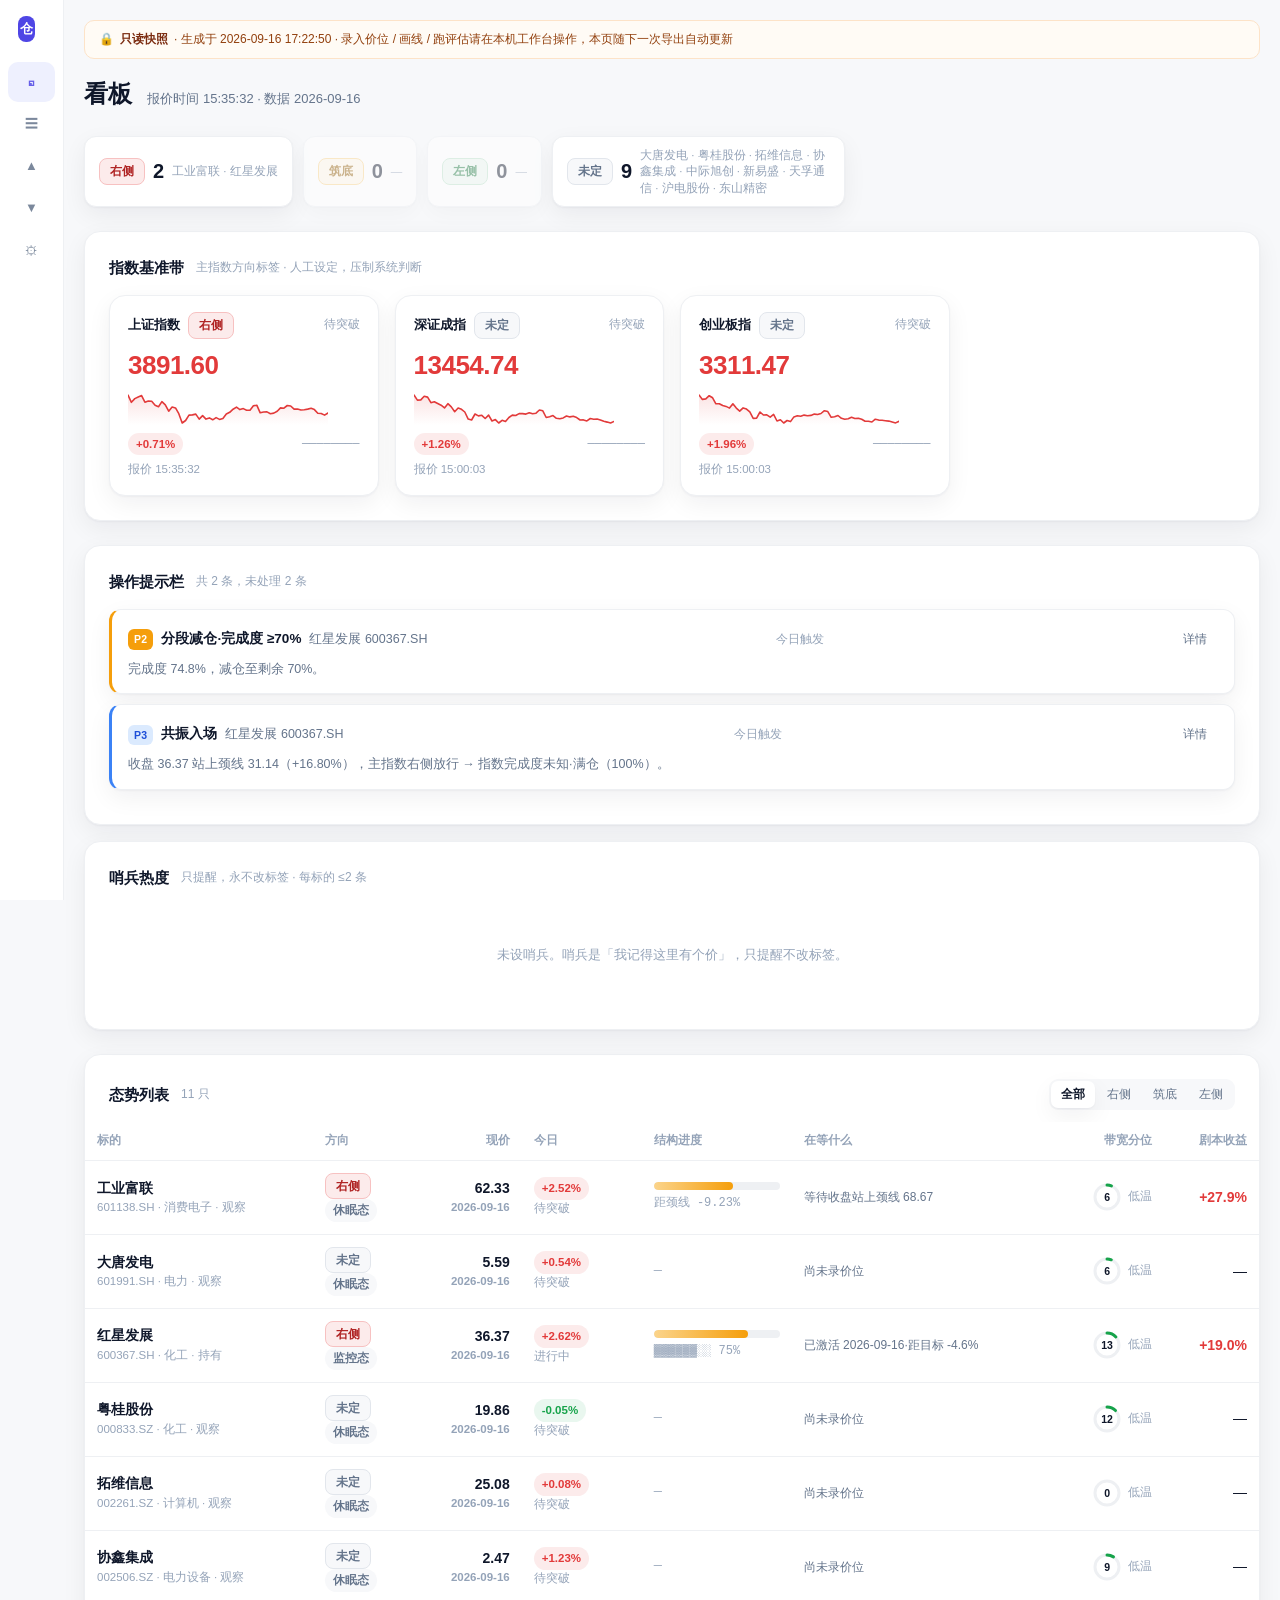
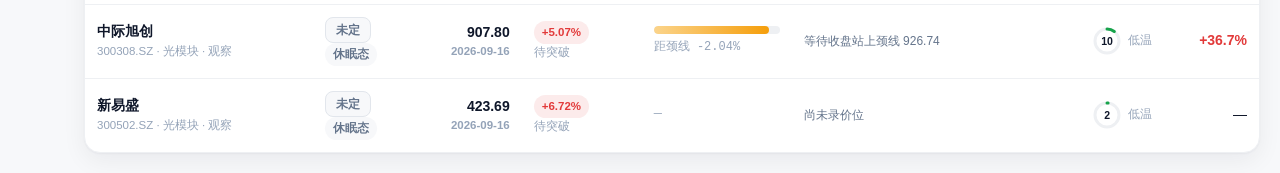
==== index.html @ c9be96ce "首次发布：仓位管家只读快照" ====
<!DOCTYPE html>
<html lang="zh-CN">
<head>
<meta charset="utf-8">
<meta name="viewport" content="width=device-width, initial-scale=1">
<title>看板 · 仓位管家</title>
<link rel="stylesheet" href="assets/app.css?v=20260916172250">
</head>
<body>
<div class="app">
  <aside class="side" id="side"></aside>
  <main class="main">

    <div class="page-h">
      <h1>看板</h1>
      <span class="sub" id="pgSub">行情判断由人做，系统只做数学比较与查表</span>
      <span class="right toolbar">
        <button class="btn sm" id="btnEval">跑一遍评估</button>
        <button class="btn sm primary" id="btnSync">同步日K</button>
      </span>
    </div>

    <!-- ① 大结构统计条 -->
    <div class="statbar" id="statbar" style="margin-bottom:24px"></div>

    <!-- ② 指数基准带 -->
    <div class="card" style="margin-bottom:24px">
      <div class="card-h">
        <h2>指数基准带</h2>
        <span class="sub">主指数方向标签 · 人工设定，压制系统判断</span>
      </div>
      <div class="idxrow" id="indexBand"></div>
    </div>

    <div class="grid2" style="margin-bottom:24px;align-items:start">
      <!-- ④ 操作提示栏 -->
      <div class="card" id="alertCard">
        <div class="card-h">
          <h2>操作提示栏</h2>
          <span class="sub" id="alertSub"></span>
          <span class="right"><button class="btn sm ghost" id="btnHandleAll">全部标记已处理</button></span>
        </div>
        <div id="alerts"></div>
      </div>

      <!-- ③ 哨兵热度面板 -->
      <div class="card">
        <div class="card-h">
          <h2>哨兵热度</h2>
          <span class="sub">只提醒，永不改标签 · 每标的 ≤2 条</span>
        </div>
        <div id="sentinels"></div>
      </div>
    </div>

    <!-- ⑤ 态势列表 -->
    <div class="card pad0">
      <div class="card-h" style="padding:24px 24px 0;margin-bottom:12px">
        <h2>态势列表</h2>
        <span class="sub" id="listSub"></span>
        <span class="right">
          <span class="seg" id="filterSeg">
            <button data-f="all" class="on">全部</button>
            <button data-f="right">右侧</button>
            <button data-f="base">筑底</button>
            <button data-f="left">左侧</button>
          </span>
        </span>
      </div>
      <div style="overflow:auto;max-height:70vh">
        <table class="tbl" id="tbl">
          <thead><tr>
            <th>标的</th><th>方向</th><th style="text-align:right">现价</th>
            <th style="width:120px">今日</th><th style="width:150px">结构进度</th>
            <th>在等什么</th><th style="text-align:right">带宽分位</th>
            <th style="text-align:right">剧本收益</th>
          </tr></thead>
          <tbody></tbody>
        </table>
      </div>
    </div>

  </main>
</div>

<script src="data/data.js?v=20260916172250"></script>
<script src="assets/app.js?v=20260916172250"></script>
<script>
let DATA = null, FILTER = "all";

function renderStat(s) {
  const conf = [
    ["right", "右侧", "已站上颈线，规则全开"],
    ["base",  "筑底", "标签压制：只留自动流转与哨兵"],
    ["left",  "左侧", "标签压制：只留自动流转与哨兵"],
    ["undecided", "未定", "未设定方向标签"],
  ];
  $("#statbar").innerHTML = conf.map(([k, cn, tip]) => {
    const arr = (s && s[k]) || [];
    return `<div class="it ${arr.length ? "" : "off"}" data-f="${k}" title="${tip}">
      <span class="lab ${k}">${cn}</span>
      <span class="n">${arr.length}</span>
      <span class="tiny" style="max-width:190px;line-height:1.4">${arr.length ? esc(arr.join(" · ")) : "—"}</span>
    </div>`;
  }).join("");
  $$("#statbar .it").forEach(el => el.onclick = () => {
    const f = el.dataset.f;
    FILTER = (FILTER === f) ? "all" : f;
    $$("#filterSeg button").forEach(b => b.classList.toggle("on", b.dataset.f === FILTER));
    renderTable();
  });
}

function renderIndex(list) {
  if (!list || !list.length) return $("#indexBand").innerHTML = emptyBox("未录入指数");
  $("#indexBand").innerHTML = list.map(x => `
    <div class="idx">
      <div class="top">
        <span class="nm">${esc(x.name)}</span>
        ${lab(x.label, x.code)}
        <span class="tiny" style="margin-left:auto">${esc(x.phase_cn || "")}</span>
      </div>
      <div class="px ${pctClass(x.pct_chg)}">${n(x.close, 2)}</div>
      <div class="spark">${sparkline(x.spark, 200, 34, (x.pct_chg || 0) >= 0)}</div>
      <div class="ft">${chip(x.pct_chg)}
        <span class="tiny mono" style="margin-left:auto">${esc(x.bar || "")}</span></div>
      ${x.quote_time ? `<div class="tiny" style="margin-top:6px">报价 ${esc(x.quote_time)}</div>` : ""}
    </div>`).join("");
}

function renderAlerts(alist) {
  const box = $("#alerts");
  if (!alist || !alist.length) {
    $("#alertSub").textContent = "今日无信号 —— 未触发就是未触发，不需要解释";
    return box.innerHTML = emptyBox("今日无信号");
  }
  const fresh = alist.filter(a => !a.handled);
  $("#alertSub").textContent = `共 ${alist.length} 条，未处理 ${fresh.length} 条`;
  const TIER = { 1: "今日触发", 2: "临门一脚", 3: "逼近中", 4: "有变化" };
  box.innerHTML = alist.map(a => `
    <div class="alert p${a.priority} ${a.handled ? "done" : ""}" data-id="${a.id}">
      <div class="h">${pri(a.priority)}<b>${esc(a.title)}</b>
        <span class="nm">${esc(a.name)} <span class="cd">${esc(a.code)}</span></span>
        <span class="tiny" style="margin-left:auto">${esc(TIER[a.tier] || "")}</span>
        <span class="act">
          <a class="btn sm ghost" href="detail.html?code=${encodeURIComponent(a.code)}">详情</a>
          ${a.handled ? "" : `<button class="btn sm ghost" data-h="${a.id}">已处理</button>`}
        </span>
      </div>
      ${a.detail ? `<div class="d">${esc(a.detail)}</div>` : ""}
    </div>`).join("");
  /* 写操作一律吞掉异常：post() 自己已给过 toast（快照模式下提示去本机操作），
     这里再抛出去只会变成 unhandledRejection。 */
  $$("#alerts [data-h]").forEach(b => b.onclick = async e => {
    e.stopPropagation();
    try { await post("/api/handle", { ids: [Number(b.dataset.h)] });
          toast("已标记处理"); load(); } catch (err) { }
  });
  $("#btnHandleAll").onclick = async () => {
    const ids = fresh.map(a => a.id);
    if (!ids.length) return toast("没有未处理信号");
    try { await post("/api/handle", { ids }); toast(`已处理 ${ids.length} 条`); load(); }
    catch (err) { }
  };
}

function renderSentinels(list) {
  const box = $("#sentinels");
  if (!list || !list.length) return box.innerHTML = emptyBox("未设哨兵。哨兵是「我记得这里有个价」，只提醒不改标签。");
  const HEAT = { face: ["up", "已贴上"], near: ["warn", "接近"], quiet: ["flat", "安静"] };
  box.innerHTML = `<table class="tbl mini"><thead><tr>
      <th>标的</th><th style="text-align:right">哨兵价</th><th style="text-align:right">现价</th>
      <th style="text-align:right">距离</th><th>热度</th></tr></thead><tbody>
    ${list.map(s => {
      const [cls, cn] = HEAT[s.heat] || HEAT.quiet;
      return `<tr>
        <td><a href="detail.html?code=${encodeURIComponent(s.code)}"><b>${esc(s.name)}</b></a>
          <div class="cd">${esc(s.direction === "up" ? "向上触" : "向下触")} 
          ${s.source_ref ? esc(s.source_ref) : ""}</div></td>
        <td class="n" style="text-align:right">${n(s.price, 2)}</td>
        <td class="n" style="text-align:right">${n(s.close, 2)}</td>
        <td class="n ${pctClass(s.dist)}" style="text-align:right">${sgn(s.dist, 1)}</td>
        <td><span class="chip ${cls}">${cn}</span>
          ${s.days != null ? `<div class="tiny">≈${s.days} 日波动</div>` : ""}</td>
      </tr>`;
    }).join("")}</tbody></table>`;
}

function renderTable() {
  const rows = (DATA.rows || []).filter(r => FILTER === "all" || r.label === FILTER);
  $("#listSub").textContent = `${rows.length} 只${FILTER === "all" ? "" : " · 已筛选" + (LABEL_CN[FILTER] || "")}`;
  const tb = $("#tbl tbody");
  if (!rows.length) return tb.innerHTML = `<tr><td colspan="8">${emptyBox("没有符合条件的标的")}</td></tr>`;
  tb.innerHTML = rows.map(r => {
    if (r.empty) return `<tr><td colspan="8"><b>${esc(r.name)}</b> ${esc(r.code)} — <span class="muted">${esc(r.waiting)}</span></td></tr>`;
    return `<tr data-code="${r.code}">
      <td><a href="detail.html?code=${encodeURIComponent(r.code)}"><span class="nm">${esc(r.name)}</span></a>
        <div class="cd">${esc(r.code)} · ${esc(r.sector || "")} · ${esc(r.pool_cn || "")}
        ${r.rounds > 1 ? ` · 第${r.round_no}轮/${r.rounds}` : ""}</div></td>
      <td>${lab(r.label, r.code)}<div class="tiny">${displayTag(r.display, r.phase_cn)}</div></td>
      <td class="num" style="text-align:right;font-weight:600">${n(r.close, 2)}
        <div class="cd">${esc(r.date || "")}</div></td>
      <td>${chip(r.pct_chg)}<div class="tiny">${esc(r.phase_cn || "")}</div></td>
      <td>${bar(r.bar_kind, r.bar_val)}
        <div class="tiny mono" style="margin-top:4px">${esc(r.bar_label || "")}</div></td>
      <td class="wait">${esc(r.waiting || "")}</td>
      <td style="text-align:right">${r.bw_pct != null
        ? `<div style="display:flex;align-items:center;gap:6px;justify-content:flex-end">
             ${ring(r.bw_pct, 30)}<span class="tiny">${esc(r.bw_state === "low" ? "低温" : r.bw_state === "high" ? "高温" : "常态")}</span>
           </div>` : "—"}</td>
      <td class="num" style="text-align:right">${r.scenario != null
        ? `<span class="${pctClass(r.scenario)}" style="font-weight:600">${sgn(r.scenario, 1)}</span>` : "—"}</td>
    </tr>`;
  }).join("");
  $$("#tbl tbody tr[data-code]").forEach(tr => tr.onclick = e => {
    if (e.target.closest("a")) return;
    location.href = "detail.html?code=" + encodeURIComponent(tr.dataset.code);
  });
}

async function load() {
  const d = await api("/api/dashboard");
  DATA = d;
  renderStat(d.stat); renderIndex(d.index_band); renderAlerts(d.alerts);
  renderSentinels(d.sentinels); renderTable(); paintFoot(d.meta);
  bindLabelPicker(d, load);
  const latest = (d.index_band || []).map(x => x.quote_time).filter(Boolean)[0];
  $("#pgSub").textContent = latest
    ? `报价时间 ${latest} · 数据 ${d.meta.latest_bar || "—"}`
    : "行情判断由人做，系统只做数学比较与查表";
}

$$("#filterSeg button").forEach(b => b.onclick = () => {
  FILTER = b.dataset.f;
  $$("#filterSeg button").forEach(x => x.classList.toggle("on", x === b));
  renderTable();
});

$("#btnEval").onclick = async () => {
  const b = $("#btnEval"); b.disabled = true; b.textContent = "评估中…";
  try { const r = await post("/api/evaluate", {}); toast(`评估完成，信号 ${r.signals != null ? r.signals : r.count || 0} 条`); await load(); }
  catch (e) { toast("评估失败：" + e.message, true); }
  finally { b.disabled = false; b.textContent = "跑一遍评估"; }
};
$("#btnSync").onclick = async () => {
  const b = $("#btnSync"); b.disabled = true; b.textContent = "同步中…";
  try {
    const r = await post("/api/sync", {});
    const bad = (r.results || []).filter(x => x.error);
    toast(bad.length ? `同步完成，${bad.length} 只失败` : "同步完成", !!bad.length);
    await load();
  } catch (e) { toast("同步失败：" + e.message, true); }
  finally { b.disabled = false; b.textContent = "同步日K"; }
};

mountNav("/");
load().catch(e => { toast("加载失败：" + e.message, true); $("#pgSub").textContent = e.message; });
</script>
</body>
</html>
---- assets/app.css ----
/* 仓位管家 · 视觉规范
   骨架参考 Copilot Money / Monarch（白底、圆角卡片、柔和阴影分层、彩色进度条为核心视觉）
   排版参考 Stripe Dashboard（克制、一个主色系、大量留白）
   禁止：玻璃拟态、3D透视、重渐变背景、两个以上主色、深色模式 */

:root {
  --bg: #F7F8FA;
  --card: #FFFFFF;
  --line: #EEF0F3;
  --line-2: #E2E6EC;
  --primary: #4F46E5;
  --primary-50: #EEF0FE;
  --up: #E23A3A;
  --down: #16A34A;
  --warn: #F59E0B;
  --warn-50: #FEF3C7;
  --t1: #0F172A;
  --t2: #64748B;
  --t3: #94A3B8;
  --r: 16px;
  --r-sm: 10px;
  --sh1: 0 1px 2px rgba(16, 24, 40, .04), 0 8px 24px rgba(16, 24, 40, .06);
  --sh2: 0 12px 32px rgba(16, 24, 40, .10);
  --font: -apple-system, BlinkMacSystemFont, "Segoe UI", "Microsoft YaHei", "PingFang SC", sans-serif;
}

* { box-sizing: border-box; }

body {
  margin: 0; background: var(--bg); color: var(--t1);
  font-family: var(--font); font-size: 14px; line-height: 1.55;
  -webkit-font-smoothing: antialiased;
}

a { color: inherit; text-decoration: none; }
button { font-family: inherit; cursor: pointer; }

.num, .price, .pct, td.n { font-variant-numeric: tabular-nums; font-feature-settings: "tnum"; }

/* ---------------- 布局：240px 左侧固定导航（不是顶部导航 —— 专业后台的骨架） ---------------- */
.app { display: flex; min-height: 100vh; }

.side {
  width: 240px; flex: 0 0 240px; background: var(--card);
  border-right: 1px solid var(--line); position: sticky; top: 0; height: 100vh;
  display: flex; flex-direction: column; padding: 20px 12px;
}
.brand { display: flex; align-items: center; gap: 10px; padding: 0 10px 20px; }
.brand .dot { width: 26px; height: 26px; border-radius: 8px; background: var(--primary);
  display: flex; align-items: center; justify-content: center; color: #fff; font-weight: 700; font-size: 13px; }
.brand b { font-size: 15px; font-weight: 600; letter-spacing: .2px; }
.brand small { display: block; color: var(--t3); font-size: 11px; font-weight: 400; }

.nav { flex: 1; display: flex; flex-direction: column; gap: 2px; }
.nav a {
  display: flex; align-items: center; gap: 10px; padding: 9px 10px; border-radius: 10px;
  color: var(--t2); font-size: 13.5px; transition: all .18s ease-out;
}
.nav a:hover { background: var(--bg); color: var(--t1); }
.nav a.on { background: var(--primary-50); color: var(--primary); font-weight: 600; }
.nav .ic { width: 16px; text-align: center; opacity: .85; font-size: 13px; }
.nav .badge { margin-left: auto; background: var(--up); color: #fff; font-size: 10.5px;
  padding: 1px 6px; border-radius: 20px; font-weight: 600; }

.side-foot { border-top: 1px solid var(--line); padding: 12px 10px 0; color: var(--t3);
  font-size: 11px; line-height: 1.7; }

.main { flex: 1; min-width: 0; padding: 24px 32px 64px; }

/* ---------------- 通用组件 ---------------- */
.card {
  background: var(--card); border: 1px solid var(--line); border-radius: var(--r);
  box-shadow: var(--sh1); padding: 24px; transition: box-shadow .2s ease-out, transform .2s ease-out;
}
.card.pad0 { padding: 0; overflow: hidden; }
.card-h { display: flex; align-items: center; gap: 12px; margin-bottom: 16px; }
.card-h h2 { margin: 0; font-size: 15px; font-weight: 600; }
.card-h .sub { color: var(--t3); font-size: 12px; }
.card-h .right { margin-left: auto; display: flex; gap: 8px; align-items: center; }

.page-h { display: flex; align-items: flex-end; gap: 16px; margin-bottom: 24px; }
.page-h h1 { margin: 0; font-size: 24px; font-weight: 700; letter-spacing: -.3px; }
.page-h .sub { color: var(--t2); font-size: 13px; padding-bottom: 3px; }
.page-h .right { margin-left: auto; }

.btn {
  border: 1px solid var(--line-2); background: var(--card); color: var(--t1);
  padding: 8px 14px; border-radius: 10px; font-size: 13px; font-weight: 500;
  transition: all .18s ease-out;
}
.btn:hover { background: var(--bg); box-shadow: var(--sh1); }
.btn.primary { background: var(--primary); border-color: var(--primary); color: #fff; }
.btn.primary:hover { filter: brightness(1.06); }
.btn.ghost { border-color: transparent; background: transparent; color: var(--t2); }
.btn.ghost:hover { background: var(--bg); color: var(--t1); }
.btn.sm { padding: 5px 10px; font-size: 12px; border-radius: 8px; }
.btn:disabled { opacity: .5; cursor: not-allowed; }

.chip { display: inline-flex; align-items: center; gap: 4px; padding: 2px 8px;
  border-radius: 20px; font-size: 11.5px; font-weight: 600; line-height: 1.6; }
.chip.up { background: #FCEBEB; color: var(--up); }
.chip.down { background: #E9F7EF; color: var(--down); }
.chip.flat { background: var(--bg); color: var(--t2); }
.chip.gray { background: var(--bg); color: var(--t2); }

/* 方向徽章 */
.lab { display: inline-flex; align-items: center; gap: 5px; padding: 3px 10px;
  border-radius: 8px; font-size: 12px; font-weight: 600; }
.lab.right { background: #FCEBEB; color: #B02525; border: 1px solid #F7C1C1; }
.lab.base { background: #FEF6E7; color: #96610A; border: 1px solid #FBD48B; }
.lab.left { background: #E9F7EF; color: #15803D; border: 1px solid #B7E4C7; filter: saturate(.85); }
.lab.undecided { background: var(--bg); color: var(--t2); border: 1px solid var(--line-2); }

.pri { display: inline-block; font-size: 10.5px; font-weight: 700; padding: 2px 6px;
  border-radius: 6px; letter-spacing: .3px; }
.pri.p1 { background: var(--up); color: #fff; }
.pri.p2 { background: var(--warn); color: #fff; }
.pri.p3 { background: #DBEAFE; color: #1D4ED8; }
.pri.p4 { background: var(--bg); color: var(--t2); }

.muted { color: var(--t2); }
.tiny { font-size: 11.5px; color: var(--t3); }
.up { color: var(--up); }
.down { color: var(--down); }
.empty { color: var(--t3); text-align: center; padding: 40px 0; font-size: 13px; }

/* 进度条 */
.pbar { height: 8px; border-radius: 20px; background: var(--line); overflow: hidden; }
.pbar > i { display: block; height: 100%; border-radius: 20px; background: var(--primary);
  transition: width .3s ease-out; }
.pbar.up > i { background: linear-gradient(90deg, #F09595, var(--up)); }
.pbar.warn > i { background: linear-gradient(90deg, #FBD48B, var(--warn)); }
.pbar.green > i { background: linear-gradient(90deg, #97C459, var(--down)); }

/* 环形评分 */
.ring { width: 34px; height: 34px; flex: 0 0 34px; position: relative; }
.ring svg { transform: rotate(-90deg); }
.ring span { position: absolute; inset: 0; display: flex; align-items: center;
  justify-content: center; font-size: 11px; font-weight: 700; }

/* 统计条 */
.statbar { display: flex; gap: 10px; flex-wrap: wrap; }
.statbar .it { display: flex; align-items: center; gap: 8px; background: var(--card);
  border: 1px solid var(--line); border-radius: 12px; padding: 10px 14px; box-shadow: var(--sh1);
  cursor: pointer; transition: all .18s ease-out; }
.statbar .it:hover { box-shadow: var(--sh2); transform: translateY(-2px); }
.statbar .it.off { opacity: .45; }
.statbar .n { font-size: 20px; font-weight: 700; font-variant-numeric: tabular-nums; }

/* 指数胶囊 */
.idxrow { display: grid; grid-template-columns: repeat(auto-fill, minmax(230px, 1fr)); gap: 16px; }
.idx { background: var(--card); border: 1px solid var(--line); border-radius: var(--r);
  box-shadow: var(--sh1); padding: 16px 18px; transition: all .2s ease-out; }
.idx:hover { box-shadow: var(--sh2); transform: translateY(-2px); }
.idx .top { display: flex; align-items: center; gap: 8px; margin-bottom: 6px; }
.idx .nm { font-size: 13px; font-weight: 600; }
.idx .px { font-size: 26px; font-weight: 700; letter-spacing: -.5px;
  font-variant-numeric: tabular-nums; }
.idx .spark { height: 34px; margin-top: 6px; }
.idx .ft { display: flex; align-items: center; gap: 8px; margin-top: 8px; }

/* 提示卡 */
.alert { border: 1px solid var(--line); border-left: 3px solid var(--primary);
  border-radius: 12px; background: var(--card); padding: 14px 16px; margin-bottom: 10px;
  box-shadow: var(--sh1); }
.alert.p1 { border-left-color: var(--up); box-shadow: 0 0 0 3px rgba(226, 58, 58, .08), var(--sh1); }
.alert.p2 { border-left-color: var(--warn); }
.alert.p3 { border-left-color: #3B82F6; }
.alert.p4 { border-left-color: var(--t3); }
.alert .h { display: flex; align-items: center; gap: 8px; margin-bottom: 4px; }
.alert .h b { font-size: 13.5px; }
.alert .h .nm { color: var(--t2); font-size: 12.5px; }
.alert .d { color: var(--t2); font-size: 12.5px; line-height: 1.65; }
.alert .act { margin-left: auto; display: flex; gap: 6px; }
.alert.done { opacity: .5; }

/* 态势列表 */
.tbl { width: 100%; border-collapse: collapse; }
.tbl th { text-align: left; font-size: 11.5px; color: var(--t3); font-weight: 600;
  padding: 10px 12px; border-bottom: 1px solid var(--line); white-space: nowrap;
  position: sticky; top: 0; background: var(--card); z-index: 2; }
.tbl td { padding: 12px; border-bottom: 1px solid var(--line); vertical-align: middle; }
.tbl tr:last-child td { border-bottom: 0; }
.tbl tbody tr { transition: background .15s ease-out; }
.tbl tbody tr:hover { background: #FAFBFC; }
.tbl .nm { font-weight: 600; font-size: 13.5px; }
.tbl .cd { color: var(--t3); font-size: 11.5px; font-variant-numeric: tabular-nums; }
.tbl .wait { color: var(--t2); font-size: 12px; max-width: 300px; }

/* 页签 */
.tabs { display: flex; gap: 4px; background: var(--bg); padding: 3px; border-radius: 10px; }
.tabs button { border: 0; background: transparent; padding: 6px 12px; border-radius: 8px;
  font-size: 12.5px; color: var(--t2); font-weight: 500; transition: all .2s ease-out; }
.tabs button.on { background: var(--card); color: var(--t1); box-shadow: var(--sh1); }

/* 详情页 */
.grid3 { display: grid; grid-template-columns: repeat(3, 1fr); gap: 16px; }
.grid2 { display: grid; grid-template-columns: 1fr 1fr; gap: 16px; }
.hero { display: flex; align-items: flex-end; gap: 20px; flex-wrap: wrap; }
.hero .big { font-size: 44px; font-weight: 700; letter-spacing: -1px;
  font-variant-numeric: tabular-nums; line-height: 1; }
.kv { display: flex; justify-content: space-between; gap: 12px; padding: 7px 0;
  border-bottom: 1px dashed var(--line); font-size: 13px; }
.kv:last-child { border-bottom: 0; }
.kv .k { color: var(--t2); }
.kv .v { font-variant-numeric: tabular-nums; font-weight: 500; }

#chart { width: 100%; height: 520px; }
.toolbar { display: flex; gap: 6px; align-items: center; flex-wrap: wrap; }
.seg { display: flex; background: var(--bg); border-radius: 9px; padding: 2px; gap: 2px; }
.seg button { border: 0; background: transparent; padding: 5px 10px; border-radius: 7px;
  font-size: 12px; color: var(--t2); }
.seg button.on { background: var(--card); color: var(--t1); box-shadow: var(--sh1); font-weight: 600; }

/* 候选线 */
.cand { border: 1px solid var(--line); border-radius: 12px; padding: 12px 14px;
  margin-bottom: 8px; transition: all .18s ease-out; }
.cand:hover { border-color: var(--primary); background: var(--primary-50); }
.cand .r1 { display: flex; align-items: center; gap: 8px; }
.cand .p { font-size: 17px; font-weight: 700; font-variant-numeric: tabular-nums; }
.cand .why { color: var(--t2); font-size: 12px; margin-top: 4px; line-height: 1.6; }

/* 台账 / 表格细小化 */
.mini th, .mini td { padding: 7px 10px; font-size: 12.5px; }

/* 日报 */
.tier { margin-bottom: 20px; }
.tier-h { display: flex; align-items: center; gap: 10px; margin-bottom: 10px; }
.tier-h b { font-size: 14px; }
.tier-h .cnt { background: var(--bg); color: var(--t2); font-size: 11.5px;
  padding: 1px 8px; border-radius: 20px; }
.tier-h .ln { flex: 1; height: 1px; background: var(--line); }
.mono { font-family: ui-monospace, "Cascadia Mono", Consolas, monospace; font-size: 12px; }

.toast { position: fixed; right: 24px; bottom: 24px; background: #0F172A; color: #fff;
  padding: 12px 18px; border-radius: 12px; font-size: 13px; box-shadow: var(--sh2);
  opacity: 0; transform: translateY(8px); transition: all .25s ease-out; z-index: 99;
  max-width: 460px; }
.toast.on { opacity: 1; transform: none; }
.toast.err { background: #B02525; }

.modal { position: fixed; inset: 0; background: rgba(15, 23, 42, .38); display: none;
  align-items: center; justify-content: center; z-index: 100; }
.modal.on { display: flex; }
.modal .box { background: var(--card); border-radius: var(--r); padding: 24px;
  width: 460px; max-width: 92vw; box-shadow: var(--sh2); }
.modal h3 { margin: 0 0 4px; font-size: 16px; }
.modal .sub { color: var(--t2); font-size: 12.5px; margin-bottom: 16px; }
.field { margin-bottom: 14px; }
.field label { display: block; font-size: 12px; color: var(--t2); margin-bottom: 5px; }
.field input, .field select, .field textarea {
  width: 100%; padding: 9px 12px; border: 1px solid var(--line-2); border-radius: 10px;
  font-size: 13.5px; font-family: inherit; background: var(--card); color: var(--t1);
  font-variant-numeric: tabular-nums; }
.field input:focus, .field select:focus, .field textarea:focus {
  outline: none; border-color: var(--primary); box-shadow: 0 0 0 3px var(--primary-50); }
.row2 { display: grid; grid-template-columns: 1fr 1fr; gap: 12px; }

/* 方向标签 / 池子 选择格 */
.lvlpick { display: grid; grid-template-columns: repeat(3, 1fr); gap: 8px; }
.lvlpick button { border: 1px solid var(--line-2); background: var(--card); border-radius: 10px;
  padding: 9px 6px; font-size: 12.5px; color: var(--t1); transition: all .18s ease-out; }
.lvlpick button:hover { border-color: var(--primary); }
.lvlpick button.on { border-color: var(--primary); background: var(--primary-50);
  color: var(--primary); font-weight: 600; }
.lvlpick button:disabled { opacity: .35; cursor: not-allowed; }

/* 可点击的徽章 */
.lab.clickable, .idx .top .lab { cursor: pointer; }
.lab.clickable:hover { filter: brightness(.96); box-shadow: var(--sh1); }

/* ---------------- 线上只读快照（静态模式） ---------------- */
.ro-badge {
  margin: 10px 6px 0; padding: 6px 9px; border-radius: 8px;
  background: var(--warn-50, #FFF7ED); border: 1px solid #FED7AA;
  color: #9A3412; font-size: 11.5px; font-weight: 600; text-align: center;
  letter-spacing: .2px;
}
.ro-bar {
  display: flex; align-items: center; gap: 6px; flex-wrap: wrap;
  margin: 0 0 16px; padding: 9px 14px; border-radius: 10px;
  background: #FFFBF5; border: 1px solid #FDE3C8; color: #92400E;
  font-size: 12px; line-height: 1.6;
}
.ro-bar b { color: #7C2D12; }
/* 写操作入口在快照模式下一律隐藏：没有后端，留在那里只会让人以为坏了 */
body.readonly #toolSeg,
body.readonly #btnEval, body.readonly #btnSync, body.readonly #btnSyncAll,
body.readonly #btnEvalOne, body.readonly #btnSyncOne, body.readonly #btnReplay,
body.readonly #btnSave, body.readonly #btnReload,
body.readonly #btnHandleAll, body.readonly #alerts [data-h],
body.readonly [data-set], body.readonly #btnAcceptPair,
body.readonly #mOk, body.readonly #btnLabel { display: none !important; }

@media (max-width: 1280px) {
  .side { width: 64px; flex: 0 0 64px; padding: 16px 8px; }
  .brand b, .brand small, .nav a span.tx, .side-foot, .ro-badge { display: none; }
  .nav a { justify-content: center; padding: 10px 0; }
  .main { padding: 20px; }
  .grid3 { grid-template-columns: 1fr; }
  .grid2 { grid-template-columns: 1fr; }
}
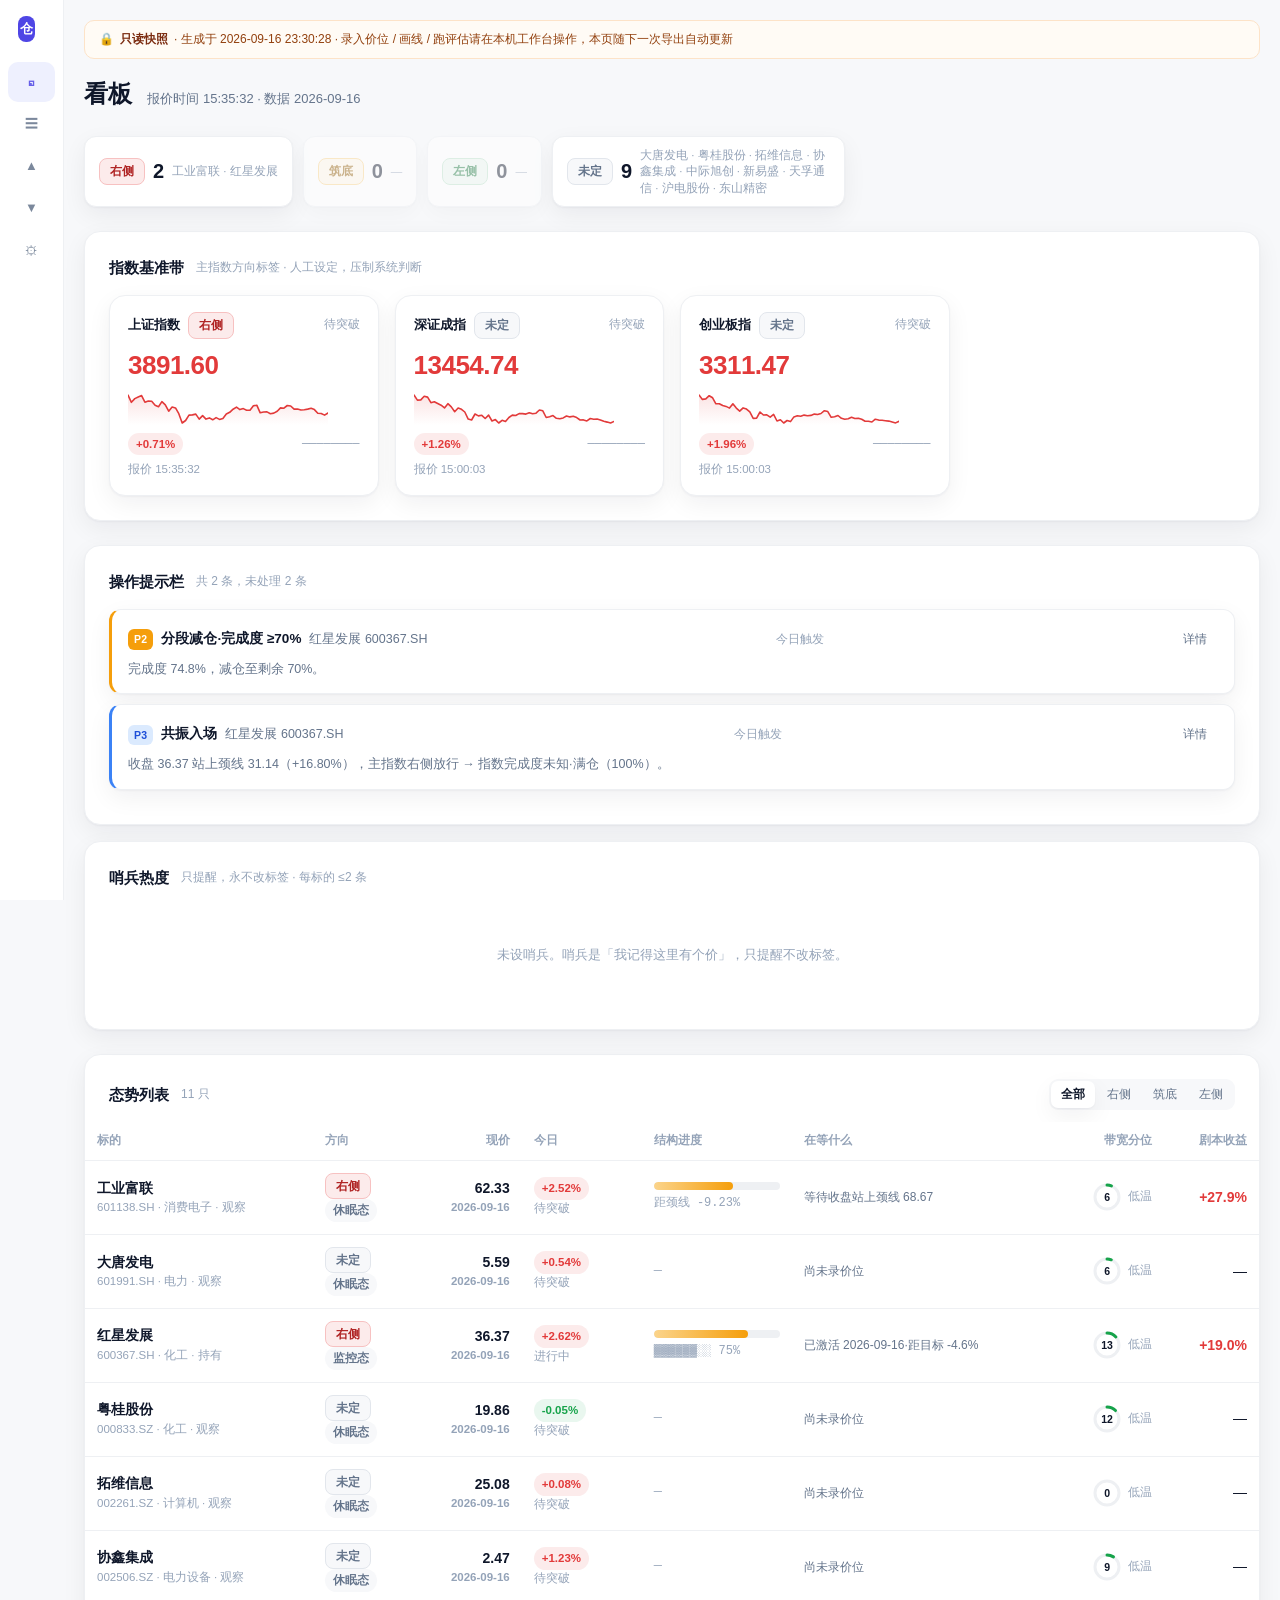
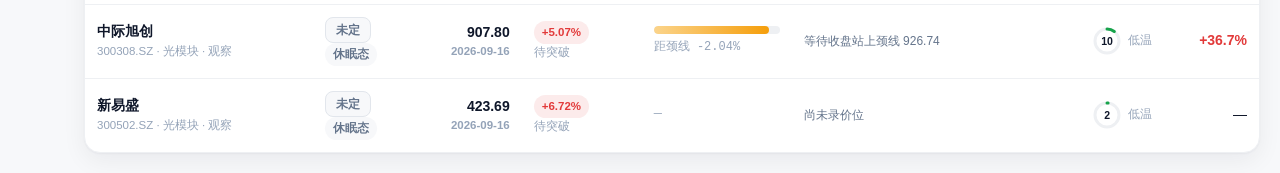
==== commit 96117ffc: "盘中预演：灰字影子（只读、零写入、快照剥离）" ====
--- a/index.html
+++ b/index.html
@@ -4,7 +4,7 @@
 <meta charset="utf-8">
 <meta name="viewport" content="width=device-width, initial-scale=1">
 <title>看板 · 仓位管家</title>
-<link rel="stylesheet" href="assets/app.css?v=20260916172250">
+<link rel="stylesheet" href="assets/app.css?v=20260916233028">
 </head>
 <body>
 <div class="app">
@@ -15,6 +15,7 @@
       <h1>看板</h1>
       <span class="sub" id="pgSub">行情判断由人做，系统只做数学比较与查表</span>
       <span class="right toolbar">
+        <span id="pvSlot"></span>
         <button class="btn sm" id="btnEval">跑一遍评估</button>
         <button class="btn sm primary" id="btnSync">同步日K</button>
       </span>
@@ -83,10 +84,10 @@
   </main>
 </div>
 
-<script src="data/data.js?v=20260916172250"></script>
-<script src="assets/app.js?v=20260916172250"></script>
+<script src="data/data.js?v=20260916233028"></script>
+<script src="assets/app.js?v=20260916233028"></script>
 <script>
-let DATA = null, FILTER = "all";
+let DATA = null, FILTER = "all", POLL = null;
 
 function renderStat(s) {
   const conf = [
@@ -125,6 +126,7 @@
       <div class="ft">${chip(x.pct_chg)}
         <span class="tiny mono" style="margin-left:auto">${esc(x.bar || "")}</span></div>
       ${x.quote_time ? `<div class="tiny" style="margin-top:6px">报价 ${esc(x.quote_time)}</div>` : ""}
+      <div data-pv="${x.code}">${pvHtml(x.preview)}</div>
     </div>`).join("");
 }
 
@@ -202,7 +204,8 @@
         <div class="cd">${esc(r.date || "")}</div></td>
       <td>${chip(r.pct_chg)}<div class="tiny">${esc(r.phase_cn || "")}</div></td>
       <td>${bar(r.bar_kind, r.bar_val)}
-        <div class="tiny mono" style="margin-top:4px">${esc(r.bar_label || "")}</div></td>
+        <div class="tiny mono" style="margin-top:4px">${esc(r.bar_label || "")}</div>
+        <div data-pv="${r.code}">${pvHtml(r.preview)}</div></td>
       <td class="wait">${esc(r.waiting || "")}</td>
       <td style="text-align:right">${r.bw_pct != null
         ? `<div style="display:flex;align-items:center;gap:6px;justify-content:flex-end">
@@ -224,6 +227,10 @@
   renderStat(d.stat); renderIndex(d.index_band); renderAlerts(d.alerts);
   renderSentinels(d.sentinels); renderTable(); paintFoot(d.meta);
   bindLabelPicker(d, load);
+  /* 盘中预演：徽章 + 轻量轮询（只打 /api/preview，不重算结构） */
+  const sess = (d.meta || {}).session;
+  paintPreviewBadge(sess);
+  if (!POLL) POLL = startPreviewPoll(sess, paintPreviews);
   const latest = (d.index_band || []).map(x => x.quote_time).filter(Boolean)[0];
   $("#pgSub").textContent = latest
     ? `报价时间 ${latest} · 数据 ${d.meta.latest_bar || "—"}`
--- a/assets/app.css
+++ b/assets/app.css
@@ -269,6 +269,38 @@
 .lab.clickable, .idx .top .lab { cursor: pointer; }
 .lab.clickable:hover { filter: brightness(.96); box-shadow: var(--sh1); }
 
+/* ---------------- 盘中预演（只读影子） ----------------
+   存在的意义只有一个：让人一眼看出「这不是收盘口径」。
+   所以做成 —— 灰字 + 左侧短竖线 + 前缀「预演」，且**前缀由 CSS ::before 出**，
+   页面代码想漏都漏不掉。只有方向明确时才上色（沿用涨红跌绿）。 */
+.pv {
+  margin-top: 4px; padding-left: 6px; border-left: 2px solid var(--line-2);
+  font-size: 11.5px; line-height: 1.45; color: var(--t3);
+}
+.pv::before { content: "预演 · "; }
+.pv.up { border-left-color: var(--up); color: #B91C1C; }
+.pv.down { border-left-color: var(--down); color: #15803D; }
+/* 相位会因盘中价而变 —— 这是最需要注意的一类，用琥珀色挑出来 */
+.pv.chg { border-left-color: var(--warn); color: #B45309; font-weight: 600; }
+.pv.chg::before { content: "预演 ↯ "; }
+
+.pv-badge {
+  display: inline-flex; align-items: center; gap: 6px;
+  padding: 3px 10px; border-radius: 999px; white-space: nowrap;
+  background: var(--warn-50); border: 1px solid #FCD34D; color: #92400E;
+  font-size: 11.5px; font-weight: 600;
+}
+.pv-badge i { width: 6px; height: 6px; border-radius: 50%; background: #F59E0B; }
+.pv-badge b { font-variant-numeric: tabular-nums; font-weight: 600; }
+.pv-badge.off {
+  background: var(--line); border-color: var(--line-2); color: var(--t3); font-weight: 500;
+}
+.pv-badge.off i { background: var(--t3); animation: none; }
+@keyframes pvPulse { 50% { opacity: .3; } }
+@media (prefers-reduced-motion: no-preference) {
+  .pv-badge i { animation: pvPulse 1.8s ease-in-out infinite; }
+}
+
 /* ---------------- 线上只读快照（静态模式） ---------------- */
 .ro-badge {
   margin: 10px 6px 0; padding: 6px 9px; border-radius: 8px;
@@ -291,6 +323,8 @@
 body.readonly #btnHandleAll, body.readonly #alerts [data-h],
 body.readonly [data-set], body.readonly #btnAcceptPair,
 body.readonly #mOk, body.readonly #btnLabel { display: none !important; }
+/* 快照里没有「盘中」这回事：预演徽章与预演行一律不显示 */
+body.readonly .pv-badge, body.readonly .pv { display: none !important; }
 
 @media (max-width: 1280px) {
   .side { width: 64px; flex: 0 0 64px; padding: 16px 8px; }
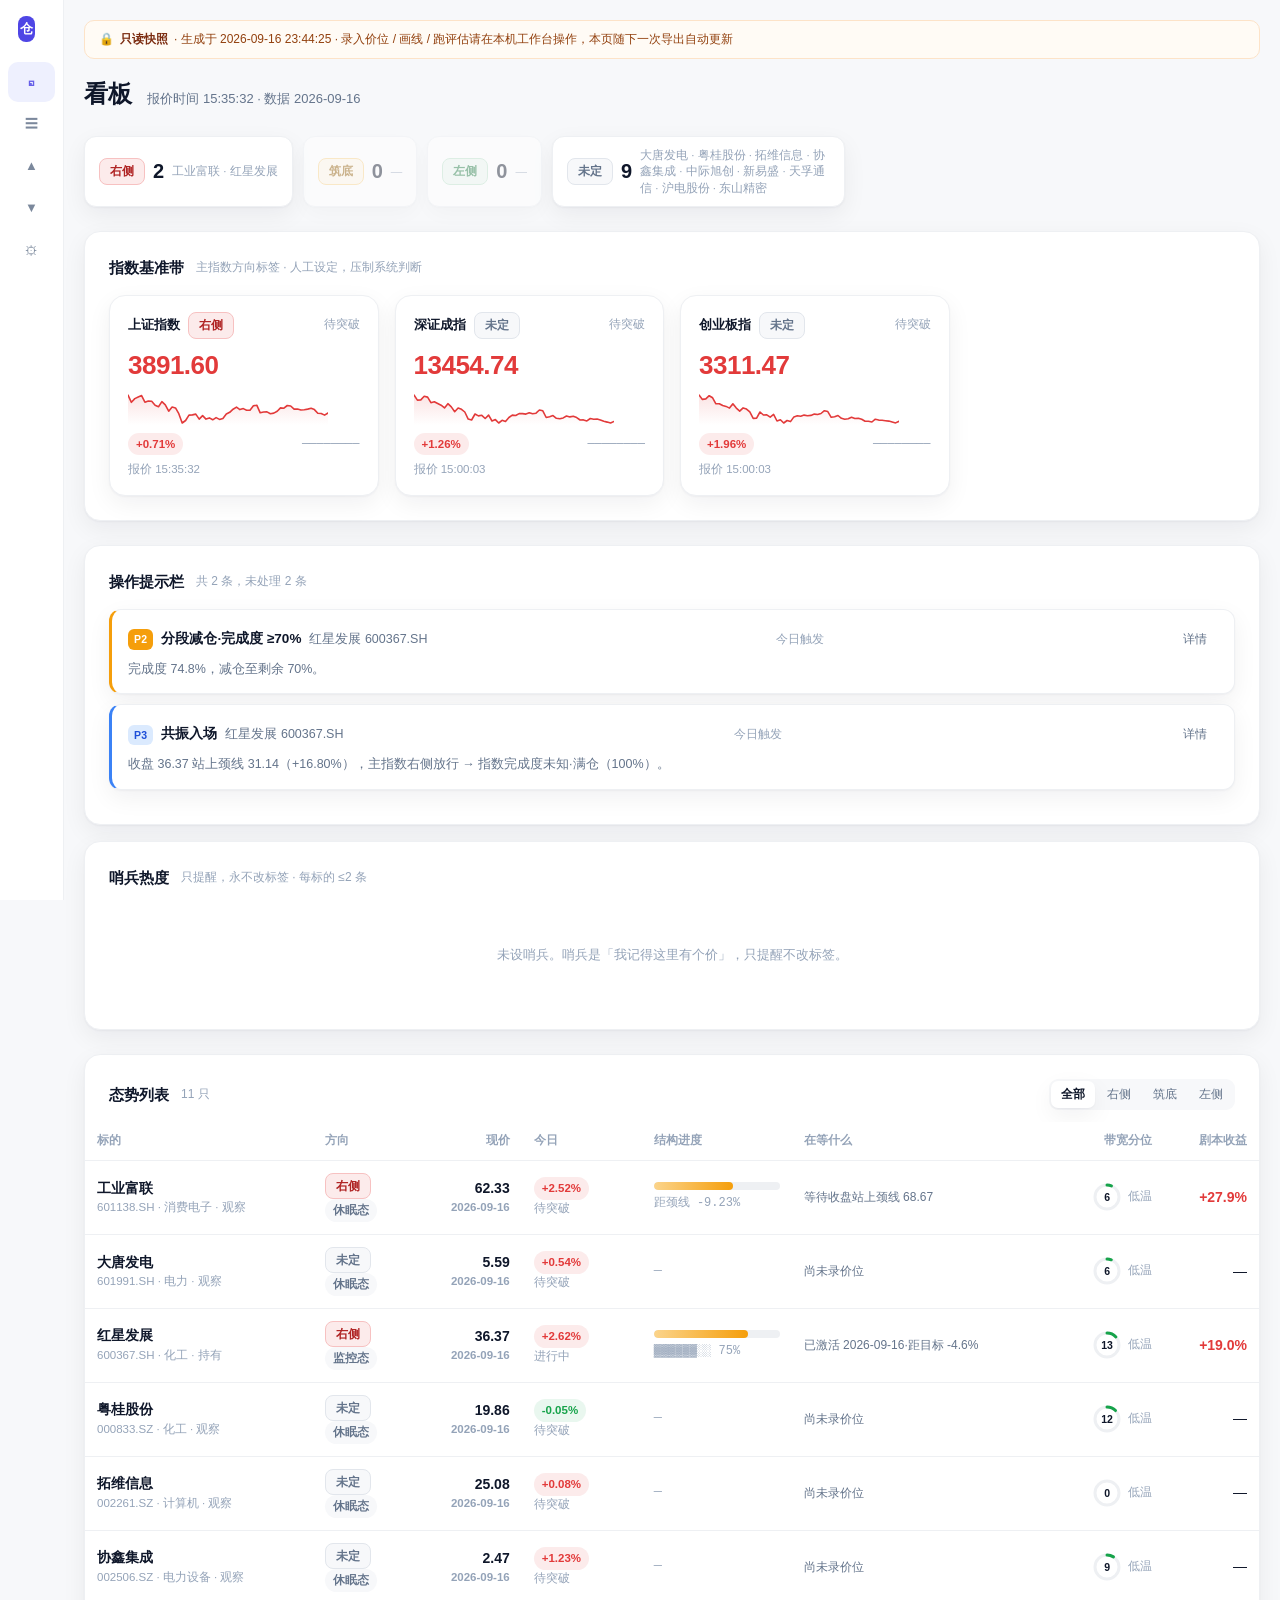
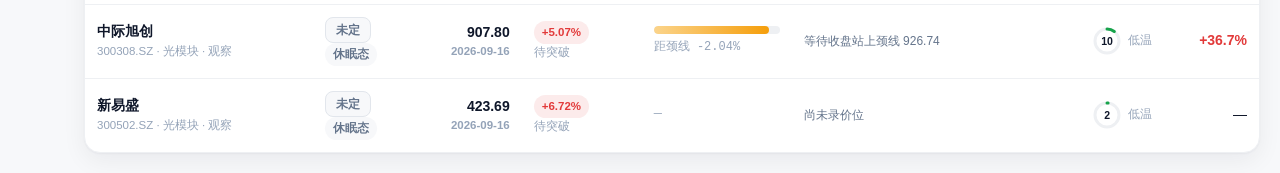
==== commit be7b48d2: "自选股可增删：软删/复活 + 名称与主指数自动解析；看板加「+ 自选」入口" ====
--- a/index.html
+++ b/index.html
@@ -4,7 +4,7 @@
 <meta charset="utf-8">
 <meta name="viewport" content="width=device-width, initial-scale=1">
 <title>看板 · 仓位管家</title>
-<link rel="stylesheet" href="assets/app.css?v=20260916233028">
+<link rel="stylesheet" href="assets/app.css?v=20260916234425">
 </head>
 <body>
 <div class="app">
@@ -16,6 +16,7 @@
       <span class="sub" id="pgSub">行情判断由人做，系统只做数学比较与查表</span>
       <span class="right toolbar">
         <span id="pvSlot"></span>
+        <button class="btn sm ghost" id="btnAddWatch" title="添加自选股；移除在「参数与运维 → 标的清单」">+ 自选</button>
         <button class="btn sm" id="btnEval">跑一遍评估</button>
         <button class="btn sm primary" id="btnSync">同步日K</button>
       </span>
@@ -84,8 +85,8 @@
   </main>
 </div>
 
-<script src="data/data.js?v=20260916233028"></script>
-<script src="assets/app.js?v=20260916233028"></script>
+<script src="data/data.js?v=20260916234425"></script>
+<script src="assets/app.js?v=20260916234425"></script>
 <script>
 let DATA = null, FILTER = "all", POLL = null;
 
@@ -243,6 +244,7 @@
   renderTable();
 });
 
+$("#btnAddWatch").onclick = () => openAddInstrument(load);
 $("#btnEval").onclick = async () => {
   const b = $("#btnEval"); b.disabled = true; b.textContent = "评估中…";
   try { const r = await post("/api/evaluate", {}); toast(`评估完成，信号 ${r.signals != null ? r.signals : r.count || 0} 条`); await load(); }
--- a/assets/app.css
+++ b/assets/app.css
@@ -91,6 +91,9 @@
 .btn:hover { background: var(--bg); box-shadow: var(--sh1); }
 .btn.primary { background: var(--primary); border-color: var(--primary); color: #fff; }
 .btn.primary:hover { filter: brightness(1.06); }
+/* 危险动作（移除自选）：单独一个红系，别跟 --up（涨）混用语义 */
+.btn.danger { background: var(--up); border-color: var(--up); color: #fff; }
+.btn.danger:hover { filter: brightness(1.06); }
 .btn.ghost { border-color: transparent; background: transparent; color: var(--t2); }
 .btn.ghost:hover { background: var(--bg); color: var(--t1); }
 .btn.sm { padding: 5px 10px; font-size: 12px; border-radius: 8px; }
@@ -322,7 +325,10 @@
 body.readonly #btnSave, body.readonly #btnReload,
 body.readonly #btnHandleAll, body.readonly #alerts [data-h],
 body.readonly [data-set], body.readonly #btnAcceptPair,
-body.readonly #mOk, body.readonly #btnLabel { display: none !important; }
+body.readonly #mOk, body.readonly #btnLabel,
+/* 自选增删在线上无后端可写：按钮与"移除/加回"一律藏掉 */
+body.readonly #btnAddWatch, body.readonly #btnAddInst, body.readonly [data-rm],
+body.readonly [data-add], body.readonly #showRemoved { display: none !important; }
 /* 快照里没有「盘中」这回事：预演徽章与预演行一律不显示 */
 body.readonly .pv-badge, body.readonly .pv { display: none !important; }
 
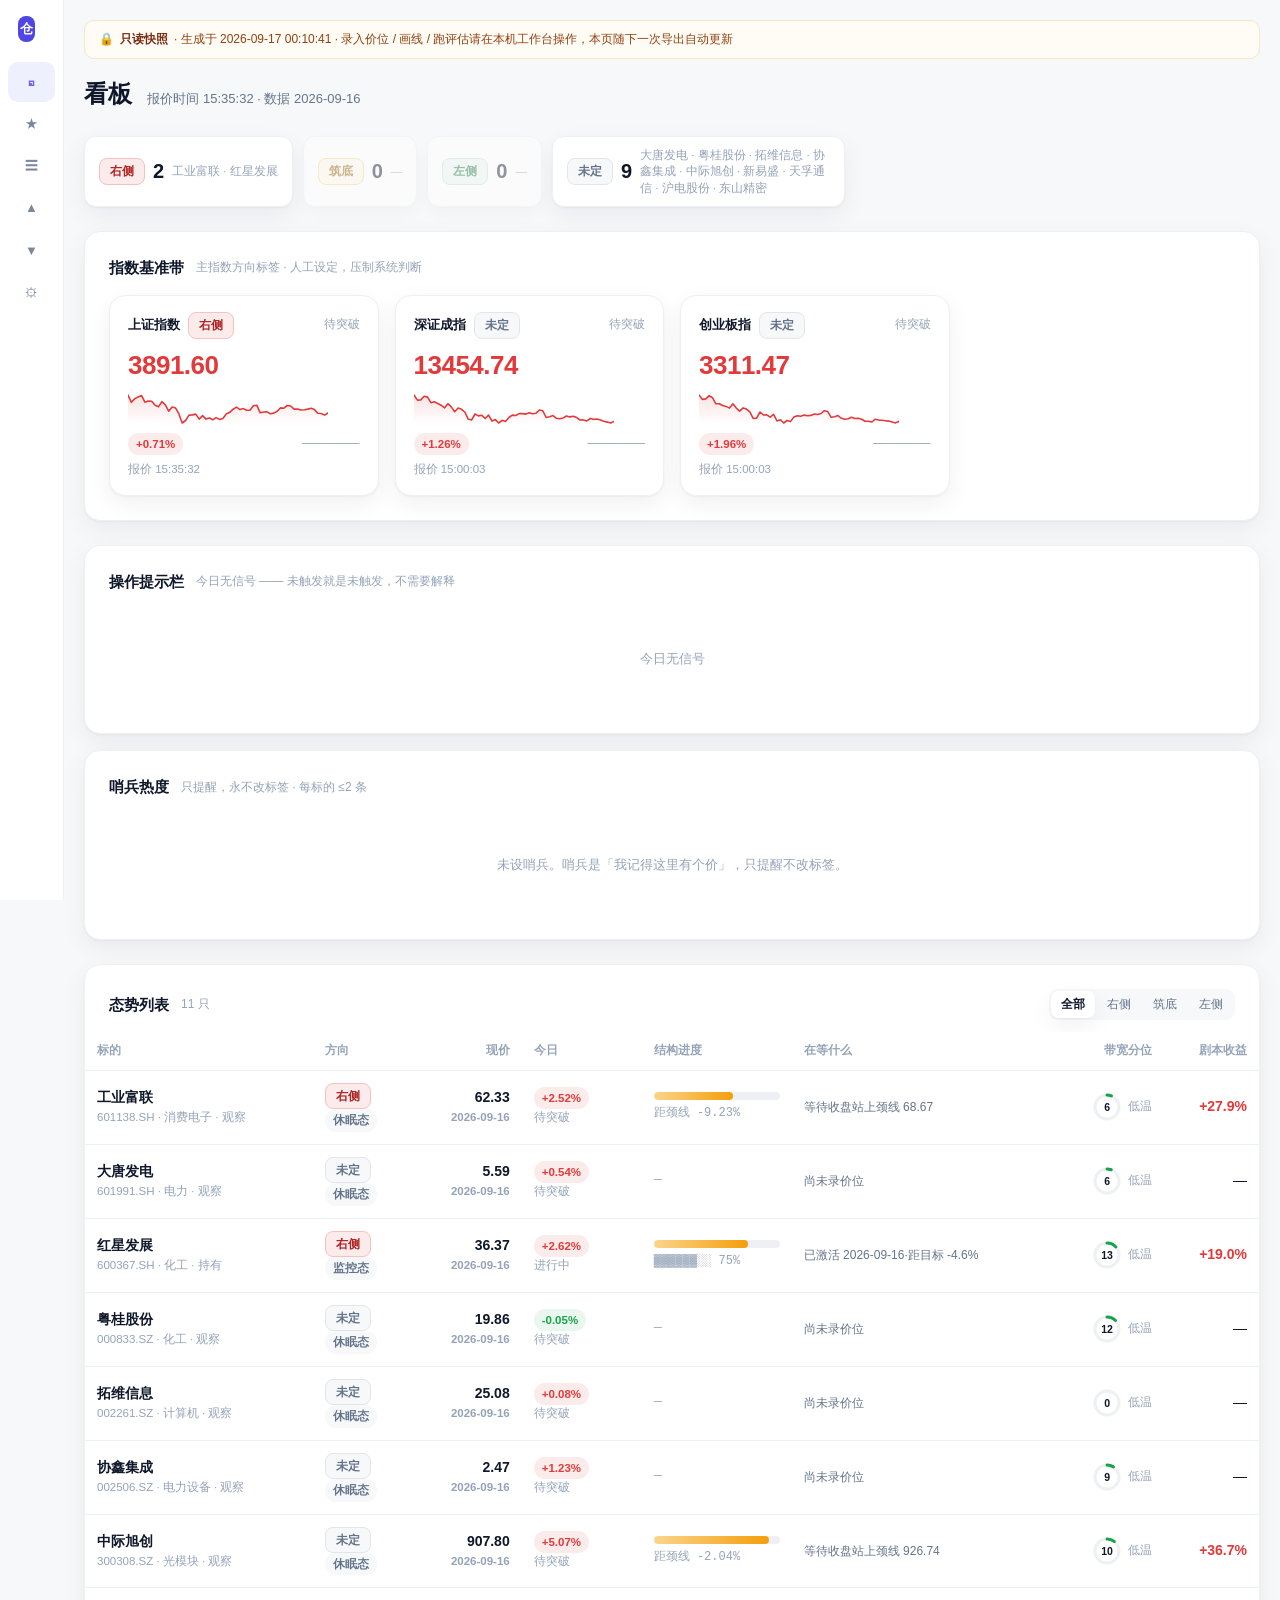
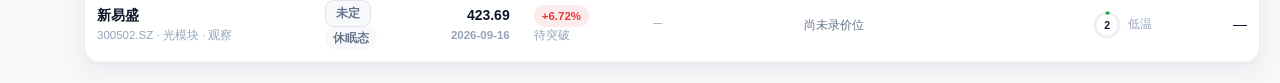
==== commit a2bc58b3: "自选股页：左侧新增标签页 —— 沪深个股/ETF 全市场搜索增删，新增标的自动联动看板·日报·突破·头部" ====
--- a/index.html
+++ b/index.html
@@ -4,7 +4,7 @@
 <meta charset="utf-8">
 <meta name="viewport" content="width=device-width, initial-scale=1">
 <title>看板 · 仓位管家</title>
-<link rel="stylesheet" href="assets/app.css?v=20260916234425">
+<link rel="stylesheet" href="assets/app.css?v=20260917001041">
 </head>
 <body>
 <div class="app">
@@ -85,8 +85,8 @@
   </main>
 </div>
 
-<script src="data/data.js?v=20260916234425"></script>
-<script src="assets/app.js?v=20260916234425"></script>
+<script src="data/data.js?v=20260917001041"></script>
+<script src="assets/app.js?v=20260917001041"></script>
 <script>
 let DATA = null, FILTER = "all", POLL = null;
 
--- a/assets/app.css
+++ b/assets/app.css
@@ -120,6 +120,22 @@
 .pri.p2 { background: var(--warn); color: #fff; }
 .pri.p3 { background: #DBEAFE; color: #1D4ED8; }
 .pri.p4 { background: var(--bg); color: var(--t2); }
+/* P5 = 日报第五档「观察池其余」：不是规则优先级，只是个档位标记，所以最淡 */
+.pri.p5 { background: var(--bg); color: var(--t3); }
+
+/* ---- 加自选的搜索候选行（弹窗与自选股页共用） ---- */
+.sympanel { margin-top: 8px; }
+.sympanel:empty { display: none; }
+.sym { display: flex; align-items: center; gap: 10px; padding: 8px 10px;
+  border: 1px solid var(--line); border-radius: 10px; margin-bottom: 6px; background: var(--card); }
+.sym:hover { border-color: var(--primary); box-shadow: var(--sh1); }
+.sym b { font-size: 13px; }
+.sym .cd { min-width: 88px; color: var(--t2); font-size: 12px; }
+.sym .act { margin-left: auto; }
+.fold { margin-top: 12px; }
+.fold > summary { cursor: pointer; font-size: 12.5px; color: var(--t2); padding: 4px 0; }
+.fold > summary:hover { color: var(--t1); }
+.fold[open] > summary { margin-bottom: 6px; }
 
 .muted { color: var(--t2); }
 .tiny { font-size: 11.5px; color: var(--t3); }
@@ -328,7 +344,10 @@
 body.readonly #mOk, body.readonly #btnLabel,
 /* 自选增删在线上无后端可写：按钮与"移除/加回"一律藏掉 */
 body.readonly #btnAddWatch, body.readonly #btnAddInst, body.readonly [data-rm],
-body.readonly [data-add], body.readonly #showRemoved { display: none !important; }
+body.readonly [data-add], body.readonly [data-rev], body.readonly [data-back],
+body.readonly #showRemoved { display: none !important; }
+/* 自选股页的「添加标的」整张卡在线上没有意义（搜到了也加不进去），整块藏掉 */
+body.readonly #addCard { display: none !important; }
 /* 快照里没有「盘中」这回事：预演徽章与预演行一律不显示 */
 body.readonly .pv-badge, body.readonly .pv { display: none !important; }
 
